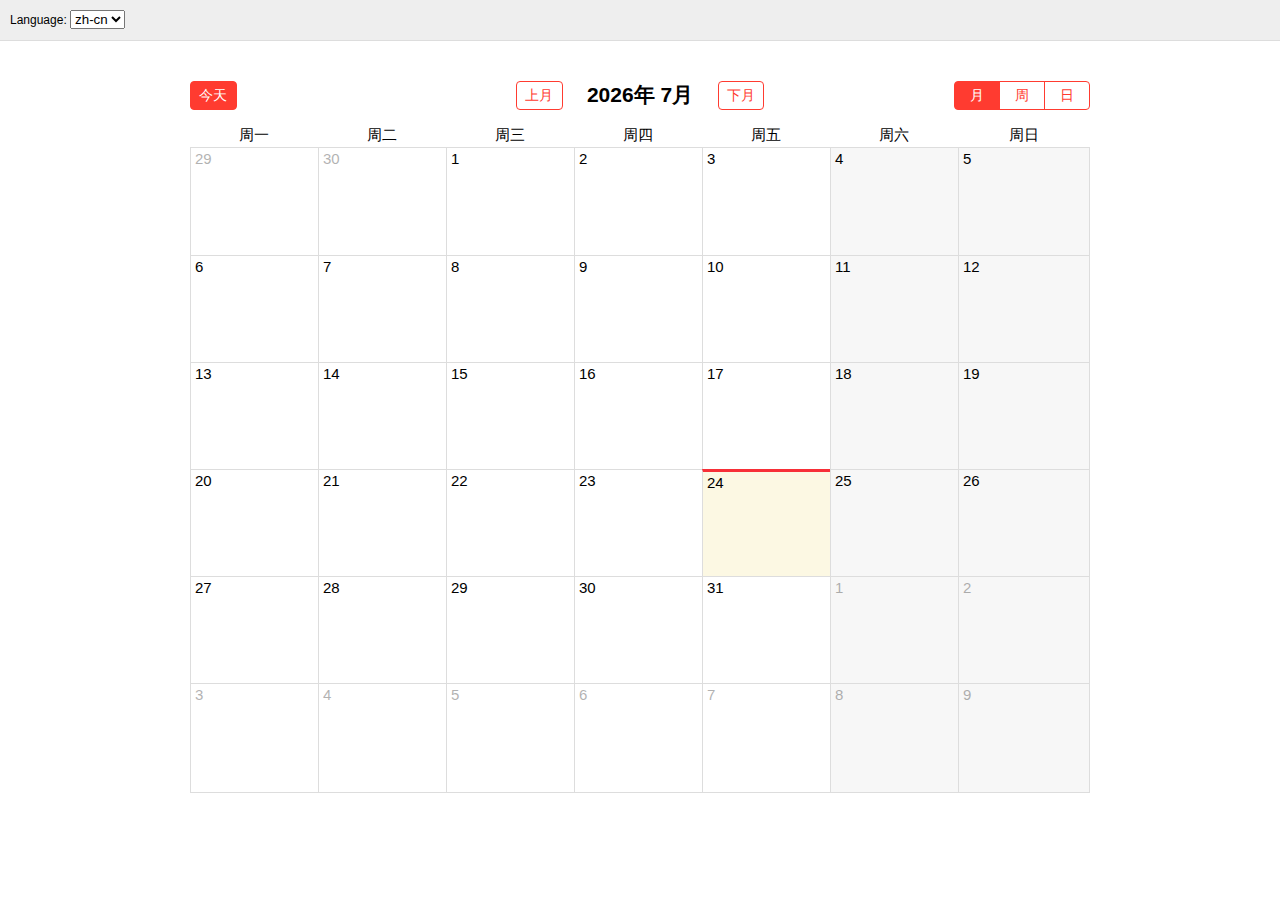
==== demos/languages.html @ ab561622 "建立版本库" ====
<!DOCTYPE html>
<html>
<head>
<meta charset='utf-8' />
<link rel='stylesheet' href='../lib/cupertino/jquery-ui.min.css' />
<link href='../fullcalendar.css' rel='stylesheet' />
<link href='../fullcalendar.print.css' rel='stylesheet' media='print' />
<script src='../lib/moment.min.js'></script>
<script src='../lib/jquery.min.js'></script>
<script src='../lib/jquery-ui.custom.min.js'></script>
<script src='../fullcalendar.min.js'></script>
<script src='../zh-cn.js'></script>
<script>

	$(document).ready(function() {
		var currentLangCode = 'zh-cn';
		var currentDate = new Date();
		// build the language selector's options
		$.each($.fullCalendar.langs, function(langCode) {
			$('#lang-selector').append(
				$('<option/>')
					.attr('value', langCode)
					.prop('selected', langCode == currentLangCode)
					.text(langCode)
			);
		});

		// rerender the calendar when the selected option changes
		$('#lang-selector').on('change', function() {
			if (this.value) {
				currentLangCode = this.value;
				$('#calendar').fullCalendar('destroy');
				renderCalendar();
			}
		});

		function renderCalendar() {
			$('#calendar').fullCalendar({
				header: {
					left: 'today',
					center: 'prev title next',
					right: 'month,agendaWeek,agendaDay'
				},
				defaultDate: (currentDate.getFullYear()+"-"+(currentDate.getMonth()+1)+"-"+(currentDate.getDate()+1)),
				lang: currentLangCode,
				isRTL: false,
				selectable: true,
				selectHelper: true,
				buttonIcons: false, // show the prev/next text
				weekNumbers: false,
				editable: true,
				firstDay: 1,
				dayClick: function(date, jsEvent, view){
					alert(date.format("YYYY-MM-DD HH:mm:ss"));
				},
				eventClick: function(calEvent, jsEvent, view){
					alert('Event: ' + calEvent.title + calEvent.start.format("YYYY-MM-DD HH:mm:ss"));
				},
				viewRender: function(view, element){
					if(view.name == "month"){
						//$('.fc-button.fc-button-prev').text('上月');
						//$('.fc-button.fc-button-next').text('下月');
					}else if(view.name == 'agendaWeek'){
						$('.fc-button.fc-button-prev').text('上周');
						$('.fc-button.fc-button-next').text('下周');
					}else if(view.name == 'agendaDay'){
						$('.fc-button.fc-button-prev').text('昨天');
						$('.fc-button.fc-button-next').text('明天');
					}
				},
				events: [
					{
						title: 'All Day Event',
						start: '2014-06-01'
					},
					{
						title: 'Long Event',
						start: '2014-06-07',
						end: '2014-06-10'
					},
					{
						id: 999,
						title: 'Repeating Event',
						start: '2014-06-09T16:00:00'
					},
					{
						id: 999,
						title: 'Repeating Event',
						start: '2014-06-16T16:00:00'
					},
					{
						title: 'Meeting',
						start: '2014-06-12T10:30:00',
						end: '2014-06-12T12:30:00'
					},
					{
						title: 'Lunch',
						start: '2014-06-12T12:00:00'
					},
					{
						title: 'Birthday Party',
						start: '2014-06-13T07:00:00'
					},
					{
						title: 'Click for Google',
						url: 'http://google.com/',
						start: '2014-06-28'
					}
				]
			});
		}

		renderCalendar();
		
	});

	
</script>
<style>

	body {
		margin: 0;
		padding: 0;
		font-family: "Helvetica Neue", 'Microsoft Yahei', "Lucida Grande",Helvetica,Arial,Verdana,sans-serif;
		font-size: 14px;
	}

	#top {
		background: #eee;
		border-bottom: 1px solid #ddd;
		padding: 0 10px;
		line-height: 40px;
		font-size: 12px;
	}

	#calendar {
		width: 900px;
		margin: 40px auto;
	}

</style>
</head>
<body>

	<div id='top'>

		Language:
		<select id='lang-selector'></select>

	</div>

	<div id='calendar'></div>

</body>
</html>
---- fullcalendar.css ----
/*!
 * FullCalendar v2.0.0 Stylesheet
 * Docs & License: http://arshaw.com/fullcalendar/
 * (c) 2013 Adam Shaw
 */
@font-face{font-family:'Helvetica Neue';src:local("Helvetica Neue Light"),local("HelveticaNeue-Light"),url("/fonts/HelveticaNeue-Light.ttf") format("truetype"),url("/fonts/HelveticaNeue-Light.woff") format("woff");font-weight:300}

.fc {
	direction: ltr;
	text-align: left;
	}
	
.fc table {
	border-collapse: collapse;
	border-spacing: 0;
	}
	
html .fc,
.fc table {
	font-size: 1em;
	}
	
.fc td,
.fc th {
	padding: 0;
	vertical-align: top;
	}



/* Header
------------------------------------------------------------------------*/

.fc-header td {
	white-space: nowrap;
	}

.fc-header-left {
	width: 25%;
	text-align: left;
	}
	
.fc-header-center {
	text-align: center;
	}
	
.fc-header-right {
	width: 25%;
	text-align: right;
	}
	
.fc-header-title {
	display: inline-block;
	vertical-align: top;
	min-width:135px
	}
	
.fc-header-title h2 {
	margin-top: 0;
	white-space: nowrap;
	font-weight: 600;
	font-size: 21px;
	-webkit-font-smoothing: antialiased;
	}
	
.fc .fc-header-space {
	padding-left: 10px;
	}
	
.fc-header .fc-button {
	margin-bottom: 1em;
	vertical-align: top;
	}
	
/* buttons edges butting together */

.fc-header .fc-button {
	margin-right: -1px;
	}
	
.fc-header .fc-corner-right,  /* non-theme */
.fc-header .ui-corner-right { /* theme */
	margin-right: 0; /* back to normal */
	}
	
/* button layering (for border precedence) */
	
.fc-header .fc-state-hover,
.fc-header .ui-state-hover {
	z-index: 2;
	}
	
.fc-header .fc-state-down {
	z-index: 3;
	}

.fc-header .fc-state-active,
.fc-header .ui-state-active {
	z-index: 4;
	}
	
	
	
/* Content
------------------------------------------------------------------------*/
	
.fc-content {
	position: relative;
	z-index: 1; /* scopes all other z-index's to be inside this container */
	clear: both;
	zoom: 1; /* for IE7, gives accurate coordinates for [un]freezeContentHeight */
	}
	
.fc-view {
	position: relative;
	width: 100%;
	overflow: hidden;
	}
	
	

/* Cell Styles
------------------------------------------------------------------------*/

.fc-widget-header,    /* <th>, usually */
.fc-widget-content {  /* <td>, usually */
	border: 1px solid #ddd;
	}
	
.fc-state-highlight { /* <td> today cell */ /* TODO: add .fc-today to <th> */
	background: #fcf8e3;
	border-top-color:#F72F37;
	border-top-width:3px!important;
	}
	
.fc-cell-overlay { /* semi-transparent rectangle while dragging */
	background: #bce8f1;
	opacity: .3;
	filter: alpha(opacity=30); /* for IE */
	}
	


/* Buttons
------------------------------------------------------------------------*/

.fc-button {
	position: relative;
	display: inline-block;
	padding: 0 .6em;
	overflow: hidden;
	height: 1.9em;
	line-height: 1.9em;
	white-space: nowrap;
	cursor: pointer;
	}
	
.fc-state-default { /* non-theme */
	border: 1px solid;
	}

.fc-state-default.fc-corner-left { /* non-theme */
	border-top-left-radius: 4px;
	border-bottom-left-radius: 4px;
	}

.fc-state-default.fc-corner-right { /* non-theme */
	border-top-right-radius: 4px;
	border-bottom-right-radius: 4px;
	}

/*
	Our default prev/next buttons use HTML entities like &lsaquo; &rsaquo; &laquo; &raquo;
	and we'll try to make them look good cross-browser.
*/

.fc-button .fc-icon {
	margin: 0 .1em;
	font-size: 2em;
	font-family: "Courier New", Courier, monospace;
	vertical-align: baseline; /* for IE7 */
	}

.fc-icon-left-single-arrow:after {
	content: "\02039";
	font-weight: bold;
	}

.fc-icon-right-single-arrow:after {
	content: "\0203A";
	font-weight: bold;
	}

.fc-icon-left-double-arrow:after {
	content: "\000AB";
	}

.fc-icon-right-double-arrow:after {
	content: "\000BB";
	}
	
/* icon (for jquery ui) */

.fc-button .ui-icon {
	position: relative;
	top: 50%;
	float: left;
	margin-top: -8px; /* we know jqui icons are always 16px tall */
	}
	
.fc-button.fc-button-month,
.fc-button.fc-button-agendaWeek,
.fc-button.fc-button-agendaDay{
		padding:0 15px;
	}
/*
  button states
  borrowed from twitter bootstrap (http://twitter.github.com/bootstrap/)
*/

.fc-state-default {
	/*background-color: #f5f5f5;
	background-image: -moz-linear-gradient(top, #ffffff, #e6e6e6);
	background-image: -webkit-gradient(linear, 0 0, 0 100%, from(#ffffff), to(#e6e6e6));
	background-image: -webkit-linear-gradient(top, #ffffff, #e6e6e6);
	background-image: -o-linear-gradient(top, #ffffff, #e6e6e6);
	background-image: linear-gradient(to bottom, #ffffff, #e6e6e6);*/
	background-repeat: repeat-x;
	border-color: #FF3B30;
	/*border-color: rgba(0, 0, 0, 0.1) rgba(0, 0, 0, 0.1) rgba(0, 0, 0, 0.25);*/
	color: #FF3B30;
	/*text-shadow: 0 1px 1px rgba(255, 255, 255, 0.75);
	box-shadow: inset 0 1px 0 rgba(255, 255, 255, 0.2), 0 1px 2px rgba(0, 0, 0, 0.05);*/
	}

.fc-state-down,
.fc-state-active,
.fc-state-disabled {
	color: white;
	background-color: #FF3B30;
	}

.fc-state-hover {
	/*color: white;
	background-color: #F9746D;
	background-position: 0 -15px;
	-webkit-transition: background-position 0.1s linear;
	   -moz-transition: background-position 0.1s linear;
	     -o-transition: background-position 0.1s linear;
	        transition: background-position 0.1s linear;*/
	}

.fc-state-down,
.fc-state-active {
	background-color: #FF3B30;
	background-image: none;
	outline: 0;
	/*box-shadow: inset 0 2px 4px rgba(0, 0, 0, 0.15), 0 1px 2px rgba(0, 0, 0, 0.05);*/
	}

.fc-state-disabled {
	cursor: default;
	background-image: none;
	/*opacity: 0.65;
	filter: alpha(opacity=65);
	box-shadow: none;*/
	}

	

/* Global Event Styles
------------------------------------------------------------------------*/

.fc-event-container > * {
	z-index: 8;
	}

.fc-event-container > .ui-draggable-dragging,
.fc-event-container > .ui-resizable-resizing {
	z-index: 9;
	}
	 
.fc-event {
	border: 1px solid #34AADC; /* default BORDER color */
	background-color: #34AADC; /* default BACKGROUND color */
	color: #fff;               /* default TEXT color */
	font-size: .85em;
	cursor: default;
	}

a.fc-event {
	text-decoration: none;
	}
	
a.fc-event,
.fc-event-draggable {
	cursor: pointer;
	}
	
.fc-rtl .fc-event {
	text-align: right;
	}

.fc-event-inner {
	width: 100%;
	height: 100%;
	overflow: hidden;
	}
	
.fc-event-time,
.fc-event-title {
	padding: 0 1px;
	}
	
.fc .ui-resizable-handle {
	display: block;
	position: absolute;
	z-index: 99999;
	overflow: hidden; /* hacky spaces (IE6/7) */
	font-size: 300%;  /* */
	line-height: 50%; /* */
	}
	
	
	
/* Horizontal Events
------------------------------------------------------------------------*/

.fc-event-hori {
	border-width: 1px 0;
	margin-bottom: 1px;
	}

.fc-ltr .fc-event-hori.fc-event-start,
.fc-rtl .fc-event-hori.fc-event-end {
	border-left-width: 1px;
	border-top-left-radius: 3px;
	border-bottom-left-radius: 3px;
	}

.fc-ltr .fc-event-hori.fc-event-end,
.fc-rtl .fc-event-hori.fc-event-start {
	border-right-width: 1px;
	border-top-right-radius: 3px;
	border-bottom-right-radius: 3px;
	}
	
/* resizable */
	
.fc-event-hori .ui-resizable-e {
	top: 0           !important; /* importants override pre jquery ui 1.7 styles */
	right: -3px      !important;
	width: 7px       !important;
	height: 100%     !important;
	cursor: e-resize;
	}
	
.fc-event-hori .ui-resizable-w {
	top: 0           !important;
	left: -3px       !important;
	width: 7px       !important;
	height: 100%     !important;
	cursor: w-resize;
	}
	
.fc-event-hori .ui-resizable-handle {
	_padding-bottom: 14px; /* IE6 had 0 height */
	}
	
	
	
/* Reusable Separate-border Table
------------------------------------------------------------*/

table.fc-border-separate {
	border-collapse: separate;
	}
	
.fc-border-separate td {
	border-width: 1px 0 0 1px;
	}
	
.fc-border-separate td.fc-last {
	border-right-width: 1px;
	}
	
.fc-border-separate tr.fc-last td {
	border-bottom-width: 1px;
	}
	
.fc-border-separate tbody tr.fc-first td {
	border-top-width: 0;
	}
	
.fc-border-separate tr th{
	border-width:0 0 1px 0;
	padding-bottom:2px;
	font-size:15px;
	font-weight:normal
	}
	
	

/* Month View, Basic Week View, Basic Day View
------------------------------------------------------------------------*/

.fc-grid th {
	text-align: center;
	}

.fc .fc-week-number {
	width: 22px;
	text-align: center;
	}

.fc .fc-week-number div {
	padding: 0 2px;
	}
	
.fc-grid .fc-day-number {
	float: left;
	padding: 2px 4px;
	font-size:15px
	}
.fc-grid .fc-day.fc-sat,
.fc-grid .fc-day.fc-sun{
	background-color:#F7F7F7
	}	
	
.fc-grid .fc-other-month .fc-day-number {
	opacity: 0.3;
	filter: alpha(opacity=30); /* for IE */
	/* opacity with small font can sometimes look too faded
	   might want to set the 'color' property instead
	   making day-numbers bold also fixes the problem */
	}
	
.fc-grid .fc-day-content {
	clear: both;
	padding: 2px 2px 1px; /* distance between events and day edges */
	}
	
/* event styles */
	
.fc-grid .fc-event-time {
	font-weight: 500;
	}
	
/* right-to-left */
	
.fc-rtl .fc-grid .fc-day-number {
	float: left;
	}
	
.fc-rtl .fc-grid .fc-event-time {
	float: right;
	}
	
	

/* Agenda Week View, Agenda Day View
------------------------------------------------------------------------*/

.fc-agenda table {
	border-collapse: separate;
	}
	
.fc-agenda-days th {
	text-align: center;
	}
	
.fc-agenda .fc-agenda-axis {
	width: 50px;
	padding: 0 4px;
	vertical-align: middle;
	text-align: right;
	font-weight: normal;
	}

.fc-agenda-slots .fc-agenda-axis {
	white-space: nowrap;
	}

.fc-agenda .fc-week-number {
	font-weight: bold;
	}
	
.fc-agenda .fc-day-content {
	padding: 2px 2px 1px;
	}
	
/* make axis border take precedence */
	
.fc-agenda-days .fc-agenda-axis {
	border-right-width: 1px;
	}
	
.fc-agenda-days .fc-col0 {
	border-left-width: 0;
	}
	
/* all-day area */
	
.fc-agenda-allday th {
	border-width: 0 1px;
	}
	
.fc-agenda-allday .fc-day-content {
	min-height: 34px; /* TODO: doesnt work well in quirksmode */
	_height: 34px;
	}
	
/* divider (between all-day and slots) */
	
.fc-agenda-divider-inner {
	height: 2px;
	overflow: hidden;
	}
	
.fc-widget-header .fc-agenda-divider-inner {
	background: #eee;
	}
	
/* slot rows */
	
.fc-agenda-slots th {
	border-width: 1px 1px 0;
	}
	
.fc-agenda-slots td {
	border-width: 1px 0 0;
	background: none;
	}
	
.fc-agenda-slots td div {
	height: 20px;
	}
	
.fc-agenda-slots tr.fc-slot0 th,
.fc-agenda-slots tr.fc-slot0 td {
	border-top-width: 0;
	}

.fc-agenda-slots tr.fc-minor th,
.fc-agenda-slots tr.fc-minor td {
	border-top-style: dotted;
	}
	
.fc-agenda-slots tr.fc-minor th.ui-widget-header {
	*border-top-style: solid; /* doesn't work with background in IE6/7 */
	}
	


/* Vertical Events
------------------------------------------------------------------------*/

.fc-event-vert {
	border-width: 0 1px;
	}

.fc-event-vert.fc-event-start {
	border-top-width: 1px;
	border-top-left-radius: 3px;
	border-top-right-radius: 3px;
	}

.fc-event-vert.fc-event-end {
	border-bottom-width: 1px;
	border-bottom-left-radius: 3px;
	border-bottom-right-radius: 3px;
	}
	
.fc-event-vert .fc-event-time {
	white-space: nowrap;
	font-size: 10px;
	}

.fc-event-vert .fc-event-inner {
	position: relative;
	z-index: 2;
	}
	
.fc-event-vert .fc-event-bg { /* makes the event lighter w/ a semi-transparent overlay  */
	position: absolute;
	z-index: 1;
	top: 0;
	left: 0;
	width: 100%;
	height: 100%;
	background: #fff;
	opacity: .25;
	filter: alpha(opacity=25);
	}
	
.fc .ui-draggable-dragging .fc-event-bg, /* TODO: something nicer like .fc-opacity */
.fc-select-helper .fc-event-bg {
	display: none\9; /* for IE6/7/8. nested opacity filters while dragging don't work */
	}
	
/* resizable */
	
.fc-event-vert .ui-resizable-s {
	bottom: 0        !important; /* importants override pre jquery ui 1.7 styles */
	width: 100%      !important;
	height: 8px      !important;
	overflow: hidden !important;
	line-height: 8px !important;
	font-size: 11px  !important;
	font-family: monospace;
	text-align: center;
	cursor: s-resize;
	}
	
.fc-agenda .ui-resizable-resizing { /* TODO: better selector */
	_overflow: hidden;
	}
---- fullcalendar.print.css ----
/*!
 * FullCalendar v2.0.0 Print Stylesheet
 * Docs & License: http://arshaw.com/fullcalendar/
 * (c) 2013 Adam Shaw
 */

/*
 * Include this stylesheet on your page to get a more printer-friendly calendar.
 * When including this stylesheet, use the media='print' attribute of the <link> tag.
 * Make sure to include this stylesheet IN ADDITION to the regular fullcalendar.css.
 */
 
 
 /* Events
-----------------------------------------------------*/
 
.fc-event {
	background: #fff !important;
	color: #000 !important;
	}
	
/* for vertical events */
	
.fc-event-bg {
	display: none !important;
	}
	
.fc-event .ui-resizable-handle {
	display: none !important;
	}
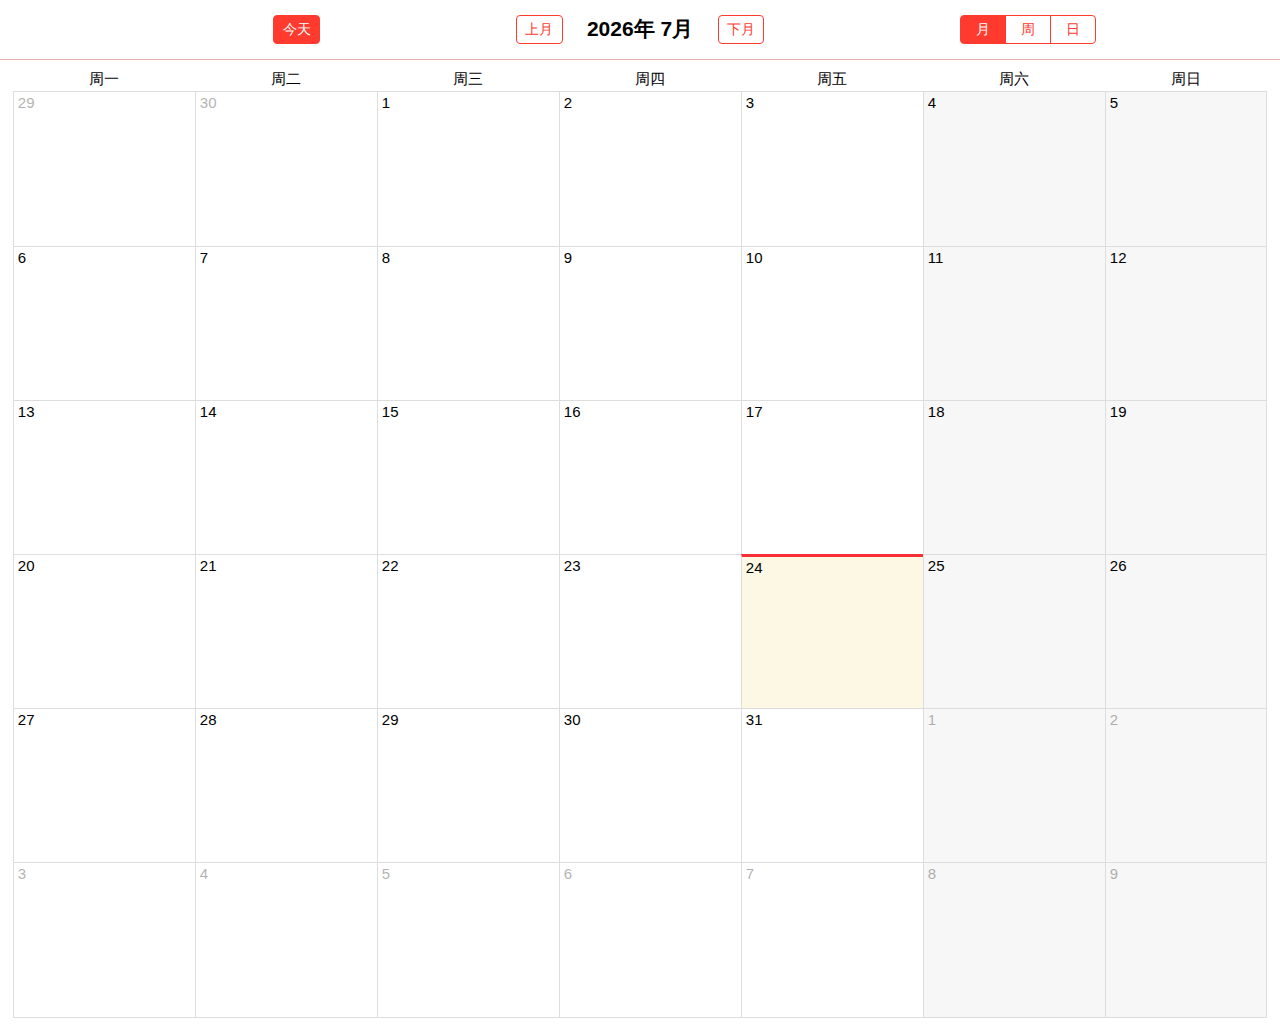
==== commit db02aff3: "增加小日历功能" ====
--- a/demos/languages.html
+++ b/demos/languages.html
@@ -51,19 +51,47 @@
 				editable: true,
 				firstDay: 1,
 				dayClick: function(date, jsEvent, view){
-					alert(date.format("YYYY-MM-DD HH:mm:ss"));
+					//alert(date.format("YYYY-MM-DD HH:mm:ss"));
 				},
 				eventClick: function(calEvent, jsEvent, view){
-					alert('Event: ' + calEvent.title + calEvent.start.format("YYYY-MM-DD HH:mm:ss"));
+					//alert('Event: ' + calEvent.title + calEvent.start.format("YYYY-MM-DD HH:mm:ss"));
 				},
 				viewRender: function(view, element){
 					if(view.name == "month"){
-						//$('.fc-button.fc-button-prev').text('上月');
-						//$('.fc-button.fc-button-next').text('下月');
+						$('#calendarList').remove();
+						$('.fc-view').removeClass('fc-agendaDay');
+						$('.fc-button.fc-button-prev').text('上月');
+						$('.fc-button.fc-button-next').text('下月');
 					}else if(view.name == 'agendaWeek'){
+						$('#calendarList').remove();
+						$('.fc-view').removeClass('fc-agendaDay');
 						$('.fc-button.fc-button-prev').text('上周');
 						$('.fc-button.fc-button-next').text('下周');
 					}else if(view.name == 'agendaDay'){
+						$('#calendarList').remove();
+						$('.fc-view').addClass('fc-agendaDay');
+						var calendarLsit = $('.calendarList').clone();
+						var currentSelDate = $('#calendar').fullCalendar('getDate');
+						
+						calendarLsit.attr('id','calendarList')
+						.append('<div class="calendar-list-header">'
+						+'<div class="currentDayDetail"><div class="cdt-day">'+currentSelDate.format('D')+'</div>'
+						+'<div class="cdt-date">'+currentSelDate.format('YYYY年 M月 D日 星期dd')+'</div></div>'
+						+'<div class="smallCanlendar"></div><div class="clear"></div></div>')
+						.append('<div class="calendar-list-content"></div>');
+						
+						calendarLsit.insertBefore('.fc-view');
+						$('.smallCanlendar').fullCalendar({
+							defaultDate: (currentDate.getFullYear()+"-"+(currentDate.getMonth()+1)+"-"+(currentDate.getDate()+1)),
+							lang: currentLangCode,
+							weekNumbers: false,
+							firstDay: 1,
+							buttonIcons: false,
+							header: false,
+							dayClick: function(date, jsEvent, view){
+								$('#calendar').fullCalendar('gotoDate',date);
+							}
+						});
 						$('.fc-button.fc-button-prev').text('昨天');
 						$('.fc-button.fc-button-next').text('明天');
 					}
@@ -132,24 +160,30 @@
 		line-height: 40px;
 		font-size: 12px;
 	}
+	
+	.clear{ clear:both}
 
 	#calendar {
-		width: 900px;
-		margin: 40px auto;
+		margin: 15px auto;
 	}
-
+	
+	#calendarList{ float:left; width:45%; margin-left:20px; position:relative;min-width:450px}
+	#calendarList .currentDayDetail{ position:absolute; bottom:5px}
+	.smallCanlendar{ width:220px; margin-left:10px; float:right;}
+	.calendar-list-header{ border-bottom:3px solid #E5E5E5; padding-bottom:5px}
+	.calendar-list-header .cdt-day{ font-size:130px}
+	.calendar-list-header .cdt-date{ font-size:19px}
+	.smallCanlendar .fc-content{border-top:none; margin-top:0}
+	.smallCanlendar .fc-border-separate tr th{font-size:11px;}
+	.smallCanlendar .fc-border-separate tr td{ padding:3px; text-align:center; cursor:pointer; }
+	.smallCanlendar .fc-grid .fc-day-number{padding:0; float:none;font-size:15px; font-weight:500;}
+	.smallCanlendar .fc-border-separate tr td:hover{ background-color:#D9D9D9}
+	.smallCanlendar .fc-state-highlight{border-top-color:#ddd;border-top-width:1px!important; color:#F72F37; background:none;}
 </style>
 </head>
 <body>
-
-	<div id='top'>
-
-		Language:
-		<select id='lang-selector'></select>
-
+	<div id='calendar'></div>
+	<div class='calendarList'>
 	</div>
-
-	<div id='calendar'></div>
-
 </body>
 </html>
--- a/fullcalendar.css
+++ b/fullcalendar.css
@@ -30,14 +30,13 @@
 
 /* Header
 ------------------------------------------------------------------------*/
-
 .fc-header td {
 	white-space: nowrap;
 	}
 
 .fc-header-left {
 	width: 25%;
-	text-align: left;
+	text-align: right;
 	}
 	
 .fc-header-center {
@@ -46,7 +45,7 @@
 	
 .fc-header-right {
 	width: 25%;
-	text-align: right;
+	text-align: left;
 	}
 	
 .fc-header-title {
@@ -57,6 +56,7 @@
 	
 .fc-header-title h2 {
 	margin-top: 0;
+	margin-bottom:0;
 	white-space: nowrap;
 	font-weight: 600;
 	font-size: 21px;
@@ -68,7 +68,6 @@
 	}
 	
 .fc-header .fc-button {
-	margin-bottom: 1em;
 	vertical-align: top;
 	}
 	
@@ -109,13 +108,22 @@
 	z-index: 1; /* scopes all other z-index's to be inside this container */
 	clear: both;
 	zoom: 1; /* for IE7, gives accurate coordinates for [un]freezeContentHeight */
+	border-top:1px solid #E5ACA9;
+	margin-top:15px;
 	}
 	
 .fc-view {
 	position: relative;
-	width: 100%;
+	width: 98%;
 	overflow: hidden;
-	}
+	margin:10px auto 0 auto;
+	}
+.fc-agendaDay{
+	width:50%;
+	margin-left:auto;
+	margin-right:10px;
+	float:right;
+}
 	
 	
 
